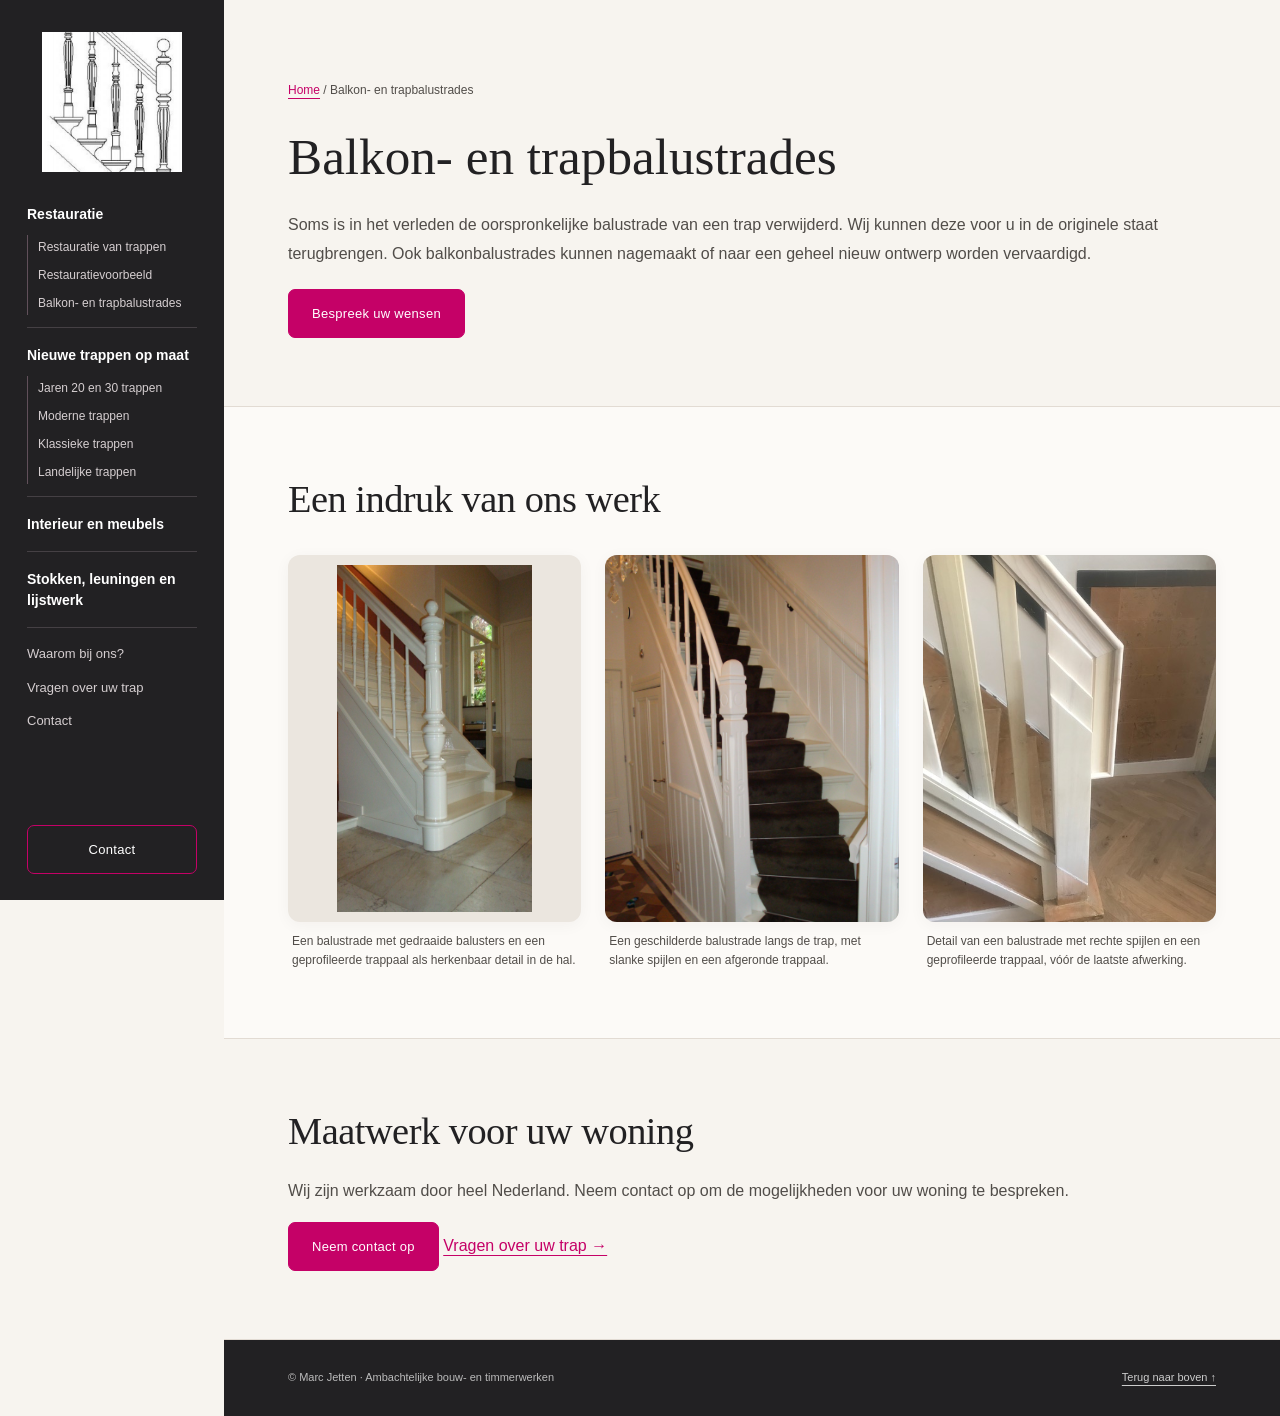
==== balustrades.html @ 0de1d832 "Add files via upload" ====
<!doctype html>
<html lang="nl"><head><meta charset="utf-8"><meta name="viewport" content="width=device-width,initial-scale=1">
<title>Balkon- en trapbalustrades op maat | Marc Jetten</title>
<meta name="description" content="Soms is in het verleden de oorspronkelijke balustrade van een trap verwijderd. Wij kunnen deze voor u in de originele staat terugbrengen. Ook balkonbalustrades kunnen nagemaakt of naar een geheel nieuw ontwerp worden vervaardigd.">
<meta name="robots" content="index,follow"><link rel="canonical" href="https://www.marcjetten.nl/balustrades.html"><meta name="theme-color" content="#141517">
<meta property="og:type" content="website"><meta property="og:locale" content="nl_NL"><meta property="og:title" content="Balkon- en trapbalustrades | Marc Jetten"><meta property="og:description" content="Soms is in het verleden de oorspronkelijke balustrade van een trap verwijderd. Wij kunnen deze voor u in de originele staat terugbrengen. Ook balkonbalustrades kunnen nagemaakt of naar een geheel nieuw ontwerp worden vervaardigd.">
<link rel="stylesheet" href="styles.css"><script defer src="site.js"></script><script type="application/ld+json">{"@context": "https://schema.org", "@graph": [{"@context": "https://schema.org", "@type": "LocalBusiness", "@id": "https://www.marcjetten.nl/#bedrijf", "name": "Marc Jetten Ambachtelijke Bouw- & Timmerwerken", "url": "https://www.marcjetten.nl/", "description": "Ambachtelijke houten trappen op maat, traprestauratie, balustrades en timmerwerk. Werkzaam door heel Nederland.", "telephone": "+31648790851", "email": "info@marcjetten.nl", "address": {"@type": "PostalAddress", "streetAddress": "Didamseweg 146", "postalCode": "6902 PE", "addressLocality": "Zevenaar", "addressCountry": "NL"}, "hasOfferCatalog": {"@type": "OfferCatalog", "name": "Trappen en timmerwerk", "itemListElement": [{"@type": "Offer", "itemOffered": {"@type": "Service", "name": "Restauratie van trappen", "description": "Wij restaureren houten trappen, leuningen, balustrades en andere historische houten bouwdelen. Oorspronkelijke houtsoorten en ambachtelijke details geven richting aan het herstel. Van een beschadigde trede tot ontbrekend draaiwerk: behoud van het bestaande is het uitgangspunt."}}, {"@type": "Offer", "itemOffered": {"@type": "Service", "name": "Balkon- en trapbalustrades", "description": "Soms is in het verleden de oorspronkelijke balustrade van een trap verwijderd. Wij kunnen deze voor u in de originele staat terugbrengen. Ook balkonbalustrades kunnen nagemaakt of naar een geheel nieuw ontwerp worden vervaardigd."}}, {"@type": "Offer", "itemOffered": {"@type": "Service", "name": "Jaren 20 en 30 trappen", "description": "Heeft u een huis uit de jaren 20 of 30 of wilt u die sfeer creëren? Deze trappen sluiten aan bij deze stijl. De trap kan naar uw wens van blank hout (bijvoorbeeld eiken of mahonie), volledig dekkend geschilderd of met een combinatie van witte en houten onderdelen worden uitgevoerd."}}, {"@type": "Offer", "itemOffered": {"@type": "Service", "name": "Moderne trappen", "description": "Voor een hedendaagse uitstraling worden de blank houten trappen gecombineerd met staal, rvs of glas. Profileringen zijn tot het uiterst noodzakelijke beperkt, zodat het hout goed tot zijn recht komt. Ook kan de draagconstructie van de treden tot een minimum beperkt worden of zelfs helemaal weggewerkt zijn in de muur."}}, {"@type": "Offer", "itemOffered": {"@type": "Service", "name": "Klassieke trappen", "description": "Houdt u van een klassieke en tijdloze stijl met draai- en eventueel snijwerk? De trap kan ook uitgevoerd worden met balustrades van siersmeedwerk en/of gebogen bomen."}}, {"@type": "Offer", "itemOffered": {"@type": "Service", "name": "Landelijke trappen", "description": "Een landelijke trap ademt sfeer en gezelligheid uit. Deze rustieke trappen zijn in hun eenvoud een aanwinst voor uw huis. De landelijke trap wordt voornamelijk in eiken uitgevoerd."}}, {"@type": "Offer", "itemOffered": {"@type": "Service", "name": "Interieur en meubels", "description": "Van een tafel tot een kamer-en-suitekast of badkamermeubel: we maken houten meubels en betimmeringen op maat. Gebruik, beschikbare ruimte en de uitstraling van uw interieur bepalen het ontwerp, de materiaalkeuze en de afwerking."}}, {"@type": "Offer", "itemOffered": {"@type": "Service", "name": "Stokken, leuningen en lijstwerk", "description": "Wij vervaardigen geprofileerde betimmeringen en lijstwerk, nieuw of naar bestaand model. Ook voor leuningen in elk gewenst model en wrongstukken bent u bij ons aan het juiste adres. Verder zijn wij gespecialiseerd in het vervaardigen van ronde stokken en leuningen in elke gewenste houtsoort en diameter."}}]}, "areaServed": {"@type": "Country", "name": "Nederland"}}, {"@context": "https://schema.org", "@type": "Service", "name": "Balkon- en trapbalustrades", "description": "Soms is in het verleden de oorspronkelijke balustrade van een trap verwijderd. Wij kunnen deze voor u in de originele staat terugbrengen. Ook balkonbalustrades kunnen nagemaakt of naar een geheel nieuw ontwerp worden vervaardigd.", "url": "https://www.marcjetten.nl/balustrades.html", "areaServed": {"@type": "Country", "name": "Nederland"}, "provider": {"@id": "https://www.marcjetten.nl/#bedrijf"}}]}</script></head>
<body><a class="skip" href="#inhoud">Naar de inhoud</a>
<header class="sidebar"><a class="brand" href="index.html#home" aria-label="Marc Jetten — home"><img src="assets/trapillustratie.png" alt="Trapillustratie Marc Jetten" width="140" height="140"></a>
<button class="menu-toggle" type="button" aria-controls="navigatie" aria-expanded="false">Menu</button><nav id="navigatie" aria-label="Hoofdnavigatie"><div class="nav-group"><a class="nav-heading" href="index.html#restauratie">Restauratie</a><div class="nav-items"><a href="index.html#restauratie">Restauratie van trappen</a><a href="index.html#projecten">Restauratievoorbeeld</a><a href="index.html#balustrades">Balkon- en trapbalustrades</a></div></div><div class="nav-group"><a class="nav-heading" href="index.html#nieuwe-trappen">Nieuwe trappen op maat</a><div class="nav-items"><a href="index.html#jaren-20-en-30">Jaren 20 en 30 trappen</a><a href="index.html#moderne-trappen">Moderne trappen</a><a href="index.html#klassieke-trappen">Klassieke trappen</a><a href="index.html#landelijke-trappen">Landelijke trappen</a></div></div><div class="nav-group"><a class="nav-heading" href="index.html#interieur-en-meubels">Interieur en meubels</a><div class="nav-items"></div></div><div class="nav-group"><a class="nav-heading" href="index.html#leuningen-en-lijstwerk">Stokken, leuningen en lijstwerk</a><div class="nav-items"></div></div><a href="index.html#waarom-bij-ons">Waarom bij ons?</a><a href="index.html#klantvragen">Vragen over uw trap</a><a href="index.html#contact">Contact</a></nav><a class="contact-button" href="index.html#contact">Contact</a></header>
<main id="inhoud"><section class="section service-heading" id="balustrades"><p><a href="index.html">Home</a> / Balkon- en trapbalustrades</p><h1>Balkon- en trapbalustrades</h1><p class="intro">Soms is in het verleden de oorspronkelijke balustrade van een trap verwijderd. Wij kunnen deze voor u in de originele staat terugbrengen. Ook balkonbalustrades kunnen nagemaakt of naar een geheel nieuw ontwerp worden vervaardigd.</p><a class="button" href="index.html#contact">Bespreek uw wensen</a></section><section class="section"><h2>Een indruk van ons werk</h2><div class="gallery"><figure class="photo photo--contain"><a href="fotos/Balkon%20en%20traphekken/beginfoto.JPG" target="_blank" rel="noopener" aria-label="Balkon- en trapbalustrades — maatwerk van Marc Jetten — vergroot foto"><img src="fotos/Balkon%20en%20traphekken/beginfoto.JPG" alt="Balkon- en trapbalustrades — maatwerk van Marc Jetten" style="object-position:50% 50%" loading="lazy" decoding="async" width="480" height="600"></a><figcaption>Een balustrade met gedraaide balusters en een geprofileerde trappaal als herkenbaar detail in de hal.</figcaption></figure><figure class="photo photo--cover"><a href="fotos/Balkon%20en%20traphekken/DSC02179.JPG" target="_blank" rel="noopener" aria-label="Balkon- en trapbalustrades — maatwerk van Marc Jetten — vergroot foto"><img src="fotos/Balkon%20en%20traphekken/DSC02179.JPG" alt="Balkon- en trapbalustrades — maatwerk van Marc Jetten" style="object-position:50% 50%" loading="lazy" decoding="async" width="480" height="600"></a><figcaption>Een geschilderde balustrade langs de trap, met slanke spijlen en een afgeronde trappaal.</figcaption></figure><figure class="photo photo--cover"><a href="fotos/Balkon%20en%20traphekken/IMG_3470.jpg" target="_blank" rel="noopener" aria-label="Balkon- en trapbalustrades — maatwerk van Marc Jetten — vergroot foto"><img src="fotos/Balkon%20en%20traphekken/IMG_3470.jpg" alt="Balkon- en trapbalustrades — maatwerk van Marc Jetten" style="object-position:50% 50%" loading="lazy" decoding="async" width="480" height="600"></a><figcaption>Detail van een balustrade met rechte spijlen en een geprofileerde trappaal, vóór de laatste afwerking.</figcaption></figure></div></section><section class="section"><h2>Maatwerk voor uw woning</h2><p>Wij zijn werkzaam door heel Nederland. Neem contact op om de mogelijkheden voor uw woning te bespreken.</p><a class="button" href="index.html#contact">Neem contact op</a> <a href="index.html#klantvragen">Vragen over uw trap →</a></section></main>
<footer><span>© Marc Jetten · Ambachtelijke bouw- en timmerwerken</span><a href="index.html#home">Terug naar boven ↑</a></footer>
<dialog id="foto-viewer" aria-label="Fotovergrootglas"><button class="close" type="button" aria-label="Sluit foto">Sluiten ×</button><div class="viewer"><button class="previous" type="button" aria-label="Vorige foto">←</button><img alt=""><button class="next" type="button" aria-label="Volgende foto">→</button></div><p class="caption" aria-live="polite"></p></dialog></body></html>
---- styles.css ----
:root{--ink:#222123;--paper:#f7f4ef;--accent:#c50167;--text:#514d49;--line:#e2dbd3;--sidebar:224px;--gutter:clamp(28px,5vw,78px);--serif:Georgia,'Times New Roman',serif}*{box-sizing:border-box}html{scroll-behavior:smooth;scroll-padding-top:24px}body{margin:0;background:var(--paper);color:var(--text);font:16px/1.8 Arial,Helvetica,sans-serif}a{color:var(--accent);text-underline-offset:4px}button{font:inherit}a:focus-visible,button:focus-visible{outline:3px solid #dc75ac;outline-offset:5px}.skip{position:fixed;top:-100px;left:16px;z-index:10;background:white;padding:12px}.skip:focus{top:16px}.sidebar{position:fixed;inset:0 auto 0 0;width:var(--sidebar);background:var(--ink);padding:32px 27px 26px;display:flex;flex-direction:column;z-index:5;overflow:auto}.brand img{width:140px;height:140px;object-fit:contain;background:white;display:block;margin:auto}.sidebar nav{margin:28px 0;display:grid;gap:8px}.sidebar nav a{color:#d5ced0;text-decoration:none;font-size:13px;line-height:1.5;padding:3px 0}.sidebar nav .nav-heading{color:#fff;font-weight:600;font-size:14px;display:block;padding:4px 0}.nav-group{padding-bottom:12px;border-bottom:1px solid #454044;margin-bottom:5px}.nav-items{display:grid;gap:4px;margin-top:6px;padding-left:10px;border-left:1px solid #61505a}.nav-items:empty{display:none}.sidebar nav .nav-items a{font-size:12px}.chapter-heading{background:#efe8e1!important;border-radius:0 44px 0 0}.chapter-heading .intro{margin-bottom:0}.sidebar nav a:hover{color:white}.button,.contact-button{display:inline-block;text-align:center;text-decoration:none;background:var(--accent);color:white;padding:12px 23px;border:1px solid var(--accent);border-radius:7px;font-size:13px;letter-spacing:.3px}.button:hover{background:#a50056}.sidebar .contact-button{margin-top:auto;background:transparent;border-color:#c50167}.menu-toggle{display:none}main,footer{margin-left:var(--sidebar)}.hero{position:relative;isolation:isolate;min-height:530px;overflow:hidden;background:#ece5dc;color:var(--ink)}.hero>img{position:absolute;inset:0;width:100%;height:100%;object-fit:cover;object-position:center 52%;z-index:-2}.hero:after{content:'';position:absolute;inset:0;background:linear-gradient(90deg,rgba(247,244,239,.95) 0%,rgba(247,244,239,.86) 33%,rgba(247,244,239,.24) 78%);z-index:-1}.hero-copy{padding:100px var(--gutter) 95px;width:100%}.eyebrow{font-size:10px;letter-spacing:1.6px;margin:0 0 20px;color:var(--accent);text-transform:uppercase;font-weight:600}.hero h1{font:400 clamp(48px,5vw,76px)/1.1 var(--serif);letter-spacing:-1.5px;margin:0 0 24px}.subtitle{font-size:clamp(19px,1.8vw,25px);line-height:1.6;margin:0 0 32px}.hero-actions{display:flex;align-items:center;flex-wrap:wrap;gap:18px 24px}.text-link{font-size:14px;text-decoration:none}.section{padding:68px var(--gutter);border-bottom:1px solid var(--line)}.section:nth-of-type(even){background:#fcfaf7}.section h2{font:400 clamp(30px,3vw,43px)/1.25 var(--serif);color:var(--ink);letter-spacing:-.5px;margin:0 0 22px}.intro,.introduction p:not(.eyebrow),.about-copy,.faq-list,.project>p{max-width:none;width:100%}.intro{margin:0 0 20px}.introduction{padding-top:54px;padding-bottom:54px}.introduction p:not(.eyebrow){margin:0}.restoration-section{background:#efe8e1!important;border-radius:0 44px 0 0}.restoration-section h2{font-size:clamp(32px,3.1vw,46px)}.gallery{display:grid;grid-template-columns:repeat(3,minmax(0,1fr));gap:24px;align-items:start;margin-top:32px;width:100%}.photo{margin:0;min-width:0}.photo a{display:flex;align-items:center;justify-content:center;min-height:310px;padding:10px;overflow:hidden;background:#fffcf8;border-radius:12px;box-shadow:0 3px 16px rgba(42,32,25,.045)}.photo img{display:block;width:auto;height:auto;max-width:100%;max-height:300px;object-fit:contain;border-radius:6px}.photo figcaption{font-size:12px;line-height:1.6;margin:10px 4px 0}.project-section{background:#f5eeea!important}.project{padding:30px 32px;background:rgba(255,255,255,.65);border:1px solid #e6d9d8;border-radius:22px}.project h3{font:400 clamp(25px,2.4vw,34px)/1.3 var(--serif);color:var(--ink);margin:0 0 16px}.project-note{font-size:13px;color:#716764;margin:0 0 28px}.project-step{margin-top:22px}.project-step h4{font-size:15px;font-weight:600;color:var(--accent);margin:0 0 6px}.project-step p{margin:0}.project .gallery{grid-template-columns:repeat(2,minmax(0,1fr))}.project .photo a{min-height:330px}.project .photo img{max-height:320px}.about-copy p{margin-bottom:26px}.faq-item{padding:26px 0;border-top:1px solid var(--line)}.faq-item:last-child{border-bottom:1px solid var(--line)}.faq-item h3{font:400 24px/1.4 var(--serif);color:var(--ink);margin:0 0 10px}.faq-item p{margin:0}.contact-layout{display:grid;grid-template-columns:1.2fr 1fr;gap:52px;margin-top:30px}.contact-links{display:grid;align-content:start}.contact-links a{padding:16px 0;border-bottom:1px solid var(--line);text-decoration:none;font-size:17px}.contact-links a:first-child{border-top:1px solid var(--line)}address{font-style:normal}address strong{color:var(--ink)}.company-details,.social{font-size:12px}.social a{margin-right:15px}footer{padding:28px var(--gutter);background:var(--ink);color:#bbb;font-size:11px;display:flex;justify-content:space-between;gap:20px}footer a{color:#ccc}.service-heading h1{font:400 clamp(36px,4vw,56px)/1.2 var(--serif);color:var(--ink);margin:24px 0}.service-heading>p:first-child{font-size:12px}dialog{border:0;border-radius:12px;background:var(--ink);color:white;width:min(1100px,94vw);max-height:94vh;padding:20px}dialog::backdrop{background:rgba(0,0,0,.85)}dialog .viewer{display:grid;grid-template-columns:44px 1fr 44px;align-items:center;gap:10px}dialog img{display:block;max-width:100%;max-height:76vh;object-fit:contain;margin:auto}dialog button{border:1px solid #555;background:transparent;color:white;cursor:pointer;min-width:44px;min-height:44px}dialog .close{display:block;margin:0 0 14px auto}dialog .caption{text-align:center;font-size:14px;min-height:24px;margin-bottom:0}body.viewer-open{overflow:hidden}
@media(max-width:1150px){:root{--sidebar:200px;--gutter:36px}.sidebar{padding:28px 22px}.brand img{width:125px;height:125px}.gallery{grid-template-columns:repeat(2,minmax(0,1fr));gap:20px}.hero-copy{padding-top:85px;padding-bottom:85px}.hero{min-height:480px}.section{padding-top:55px;padding-bottom:55px}}
@media(max-width:760px){:root{--gutter:24px}html{scroll-padding-top:94px}.sidebar{inset:0 0 auto;width:100%;height:78px;padding:10px 20px;flex-direction:row;align-items:center;justify-content:space-between;overflow:visible}.brand img{width:58px;height:58px}.menu-toggle{display:block;background:transparent;color:white;border:1px solid #696367;border-radius:6px;padding:8px 14px}.sidebar nav{display:none;position:absolute;top:78px;left:0;right:0;background:var(--ink);margin:0;padding:20px 24px;max-height:calc(100dvh - 78px);overflow:auto}.sidebar.menu-open nav{display:grid;gap:12px}.sidebar .contact-button{display:none}main{margin:78px 0 0}footer{margin:0;display:block}.hero{min-height:460px}.hero-copy{padding:65px var(--gutter)}.hero:after{background:linear-gradient(90deg,rgba(247,244,239,.94),rgba(247,244,239,.65))}.hero h1{font-size:52px}.subtitle{font-size:20px}.hero-actions{align-items:flex-start;flex-direction:column;gap:16px}.section{padding:42px var(--gutter)}.section h2{font-size:32px}.gallery{grid-template-columns:repeat(2,minmax(0,1fr));gap:14px}.photo a{min-height:240px;padding:7px}.photo img{max-height:230px}.restoration-section{border-radius:0 26px 0 0}.project{padding:24px 20px}.project .gallery{grid-template-columns:1fr}.project .photo a{min-height:280px}.project .photo img{max-height:280px}.contact-layout{grid-template-columns:1fr;gap:28px}.faq-item h3{font-size:22px}dialog{padding:12px}dialog .viewer{grid-template-columns:36px 1fr 36px;gap:4px}dialog button{min-width:36px}}
@media(max-width:480px){.gallery{grid-template-columns:1fr}.photo a{min-height:280px}.photo img{max-height:290px}}
@media(prefers-reduced-motion:reduce){html{scroll-behavior:auto}}

/* Geselecteerde galerijen: vaste 4:5-kaders; originele bestanden blijven intact. */
.gallery{align-items:start}.photo a,.project .photo a{aspect-ratio:4/5;min-height:0;height:auto;padding:0;background:#ebe6df}
.photo img,.project .photo img{width:100%;height:100%;max-width:none;max-height:none;aspect-ratio:4/5;object-fit:contain;border-radius:0}
.photo--cover img{object-fit:cover}.photo--contain a{padding:10px}.photo--contain img{aspect-ratio:auto}
@media(max-width:480px){.gallery{grid-template-columns:repeat(2,minmax(0,1fr));gap:12px}.photo--contain a{padding:6px}.project .gallery{grid-template-columns:1fr}}

/* Persoonlijk beeld bij het vakmanschap, rustig naast de tekst. */
.about-layout{display:grid;grid-template-columns:minmax(0,1.2fr) minmax(0,.8fr);gap:clamp(28px,4vw,56px);align-items:center}
.about-copy h3{font:400 28px/1.3 var(--serif);color:var(--ink);margin:0 0 20px}
.craftsman-gallery{grid-template-columns:1fr;margin:0;max-width:360px;justify-self:end}
.craftsman-gallery .photo a{border-radius:18px}.craftsman-gallery figcaption{font-size:12px;line-height:1.6;color:#716764;margin-top:12px}
@media(max-width:1050px){.about-layout{grid-template-columns:1fr}.craftsman-gallery{max-width:400px;justify-self:start}}
@media(max-width:480px){.gallery.craftsman-gallery{grid-template-columns:1fr;width:100%}}


/* Rustig woordmerk uit de oorspronkelijke logoletters. */
.visually-hidden{position:absolute;width:1px;height:1px;padding:0;margin:-1px;overflow:hidden;clip-path:inset(50%);white-space:nowrap;border:0}
.hero .hero-brand{width:min(650px,100%);margin:0 0 30px;padding:0;background:none;line-height:0}
.hero-brand svg{display:block;width:100%;height:auto;overflow:hidden}
.hero-copy{padding-top:100px;padding-bottom:95px}
.brand img{width:140px;height:140px;object-fit:contain;padding:0;border-radius:0}
.contact-logo{max-width:360px;padding:12px;background:#fff;border-radius:8px;margin:0 0 24px}
.contact-logo img{display:block;width:100%;height:auto}
.about-layout{align-items:start;grid-template-columns:minmax(0,1.4fr) minmax(0,.6fr)}
.about-details{display:grid;grid-template-columns:repeat(2,minmax(0,1fr));gap:32px 42px;margin-top:40px}
.about-details h3{font:400 26px/1.3 var(--serif);color:var(--ink);margin:0 0 14px}.about-details p{margin:0}
@media(max-width:1050px){.about-layout{grid-template-columns:1fr}}
@media(max-width:760px){.brand img{width:58px;height:58px}.hero .hero-brand{margin-bottom:26px}.hero-copy{padding:65px var(--gutter)}.about-details{grid-template-columns:1fr;gap:28px}.contact-logo{max-width:320px}}

/* Roze typografie bij het oorspronkelijke woordmerk. */
.hero .eyebrow,.hero .subtitle{font-family:Arial,Helvetica,sans-serif;font-weight:600;text-transform:uppercase;letter-spacing:1.6px}.hero .subtitle{color:var(--accent);font-size:clamp(15px,1.5vw,19px);line-height:1.8;margin-bottom:0}.faq-item p+p{margin-top:16px}
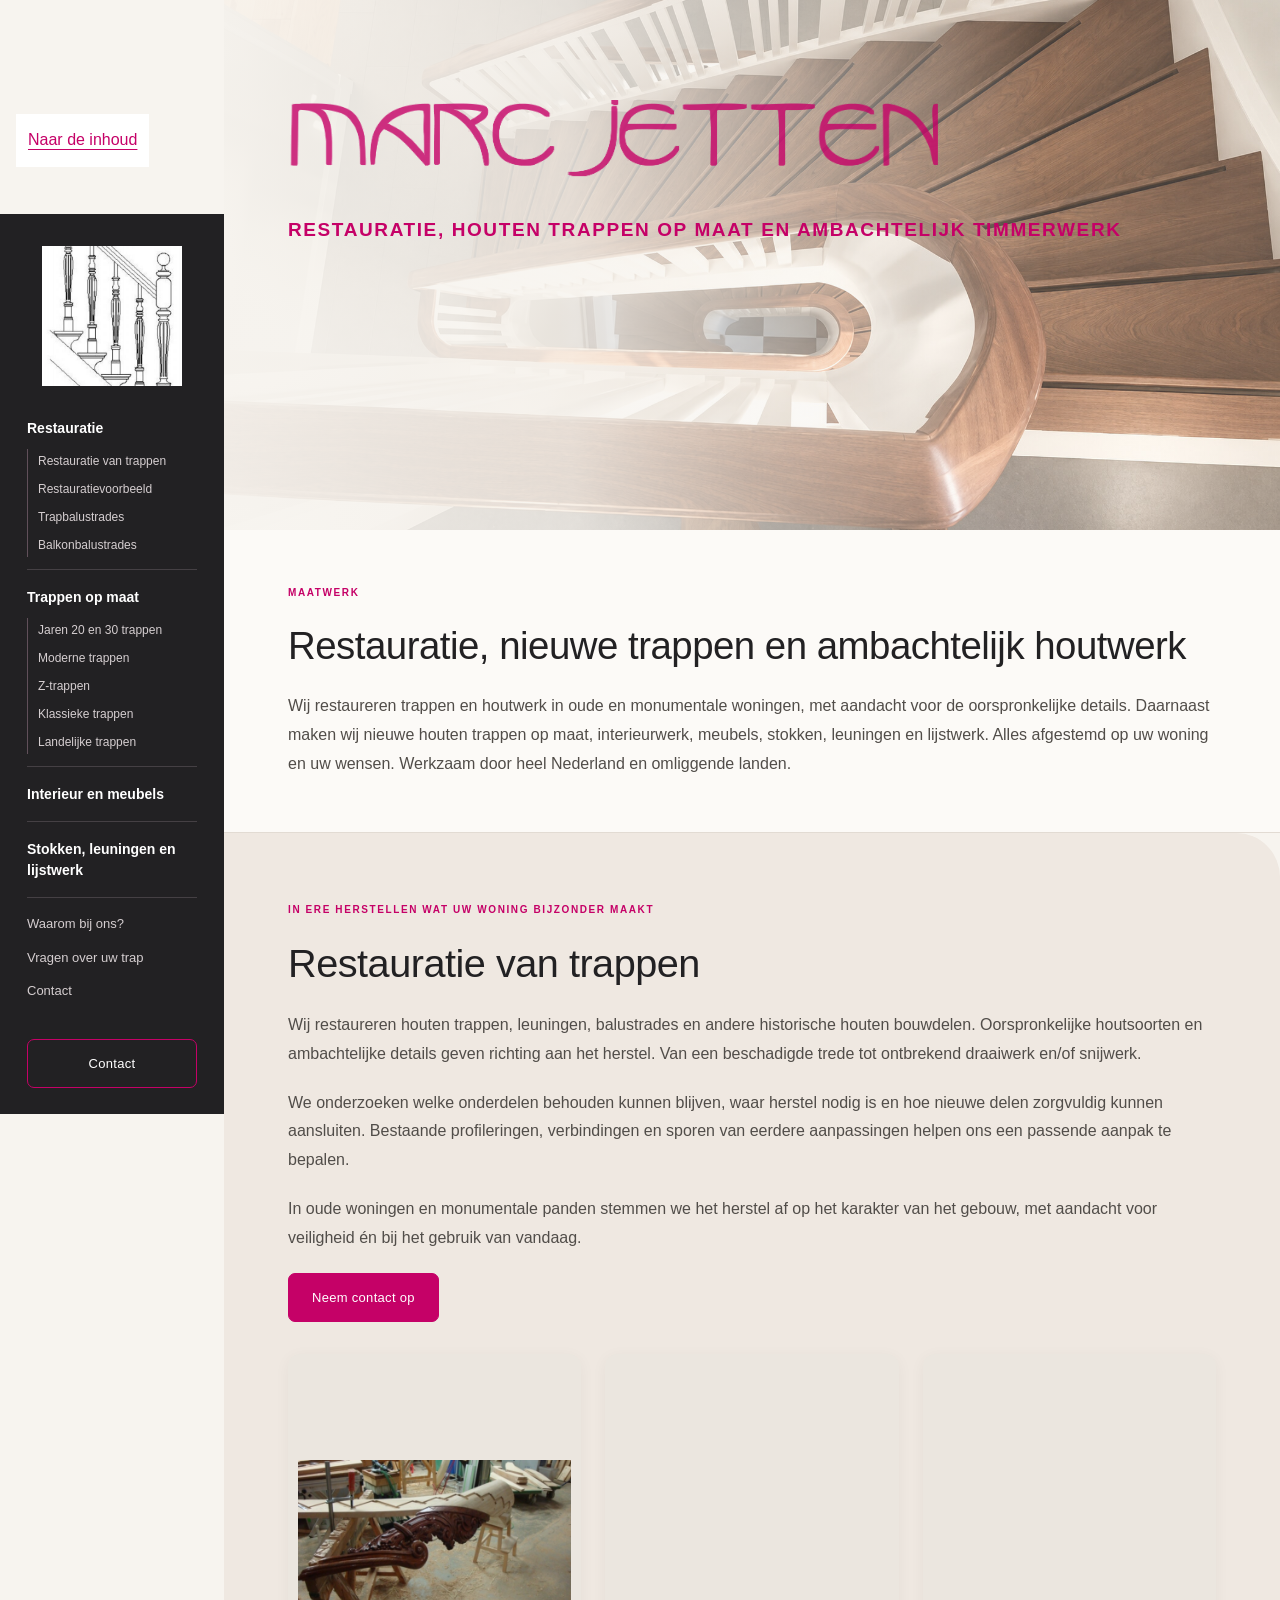
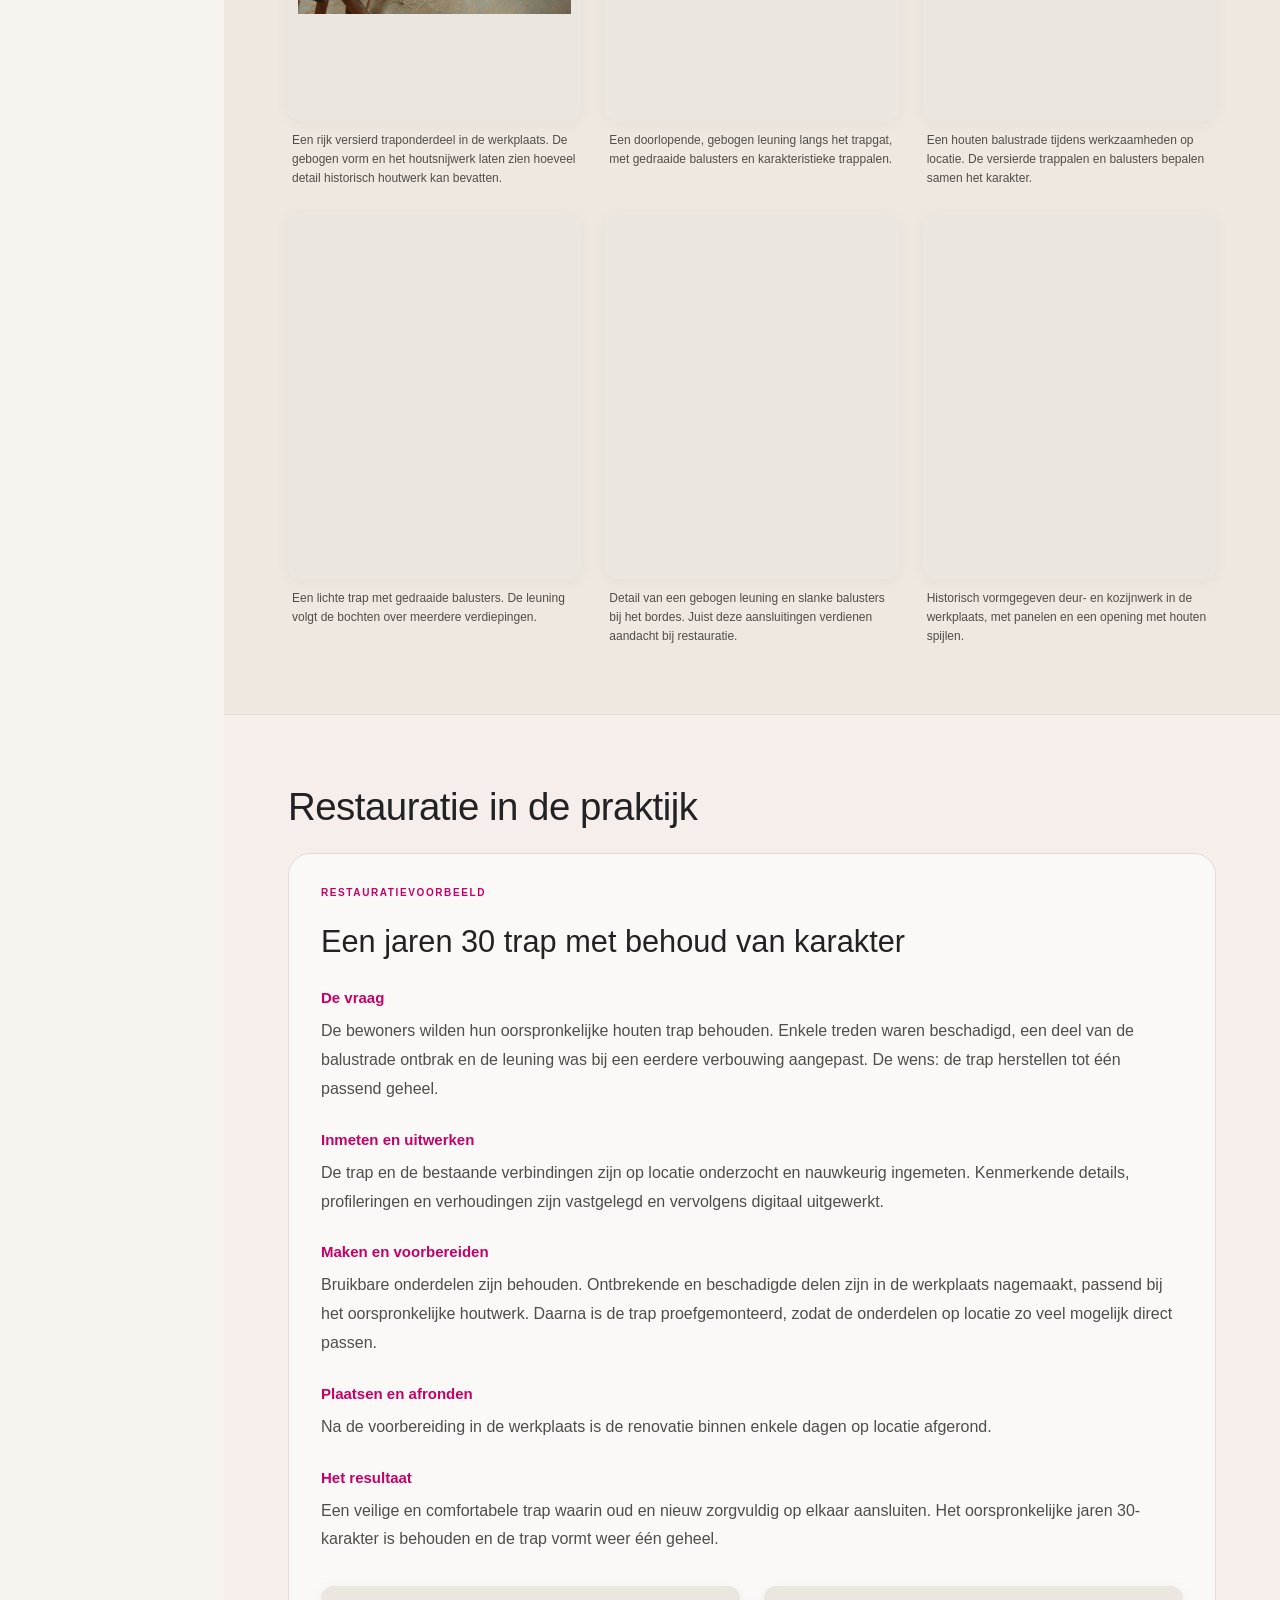
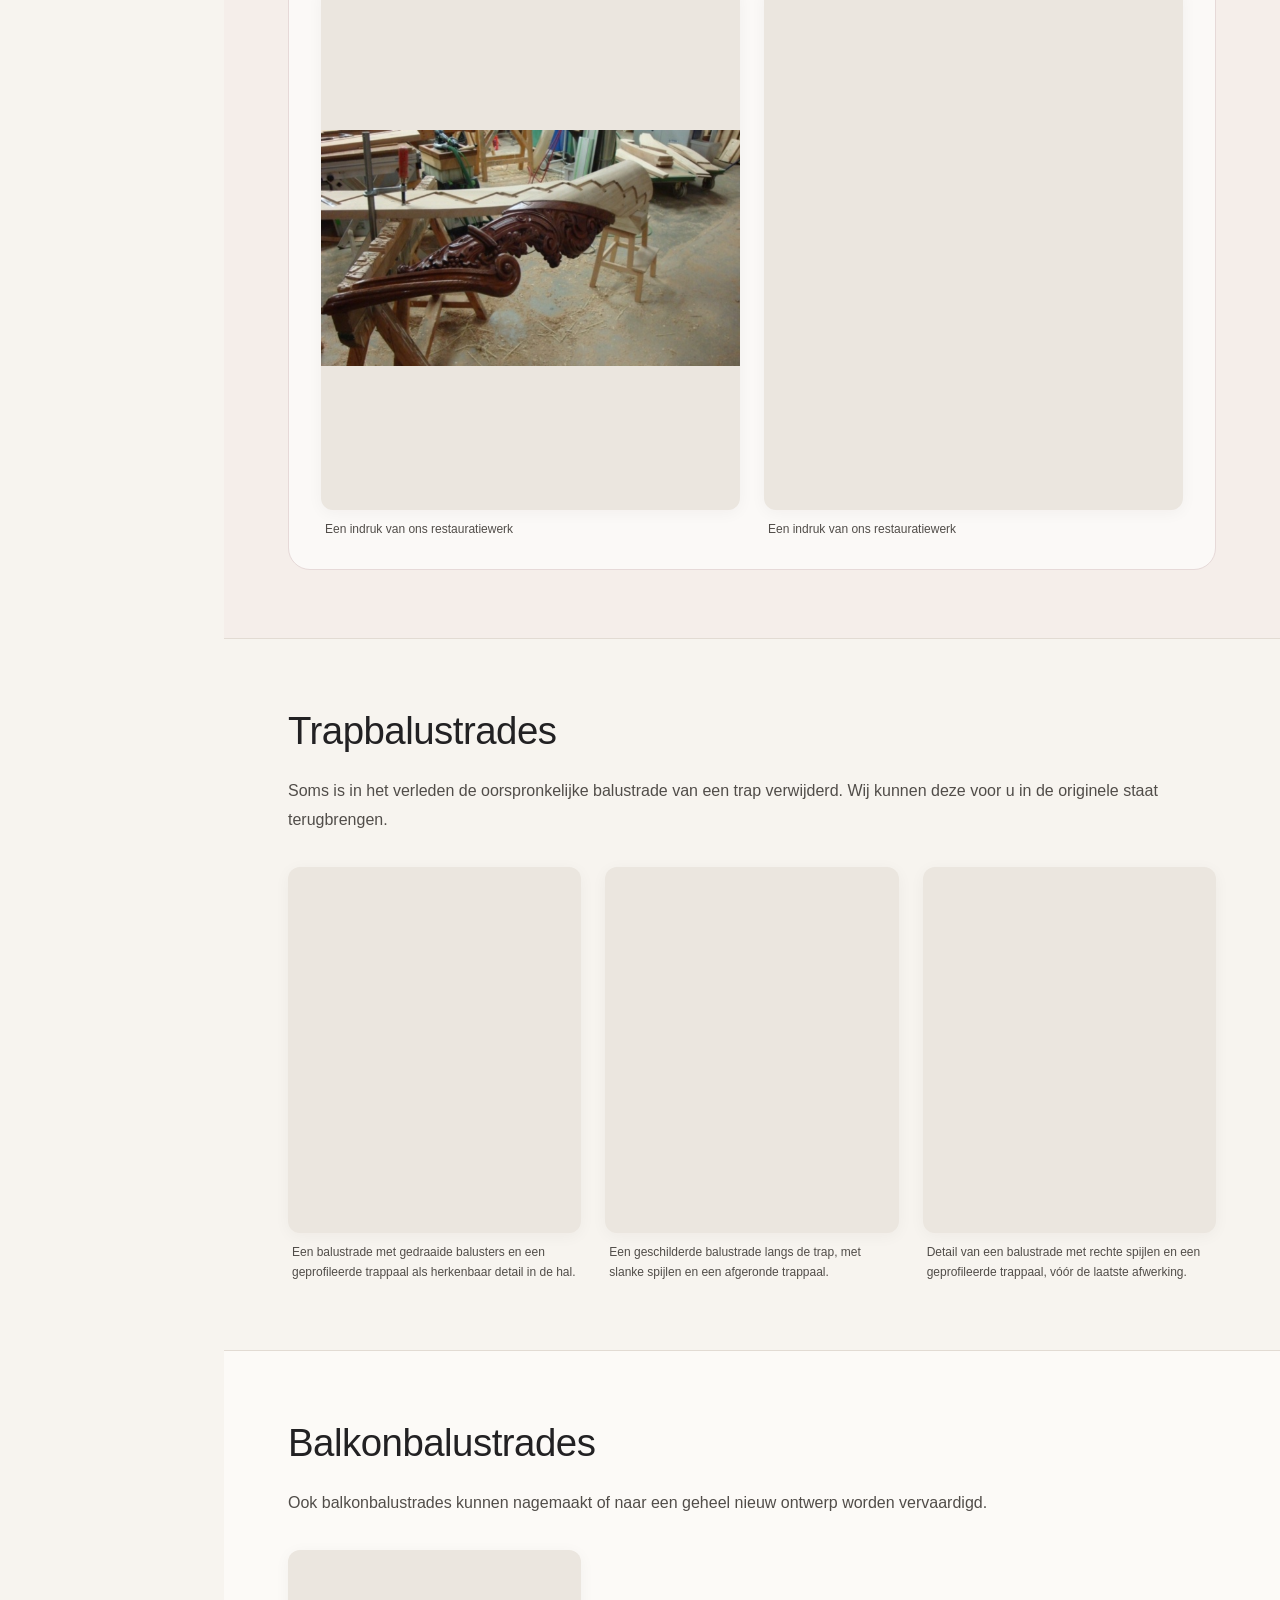
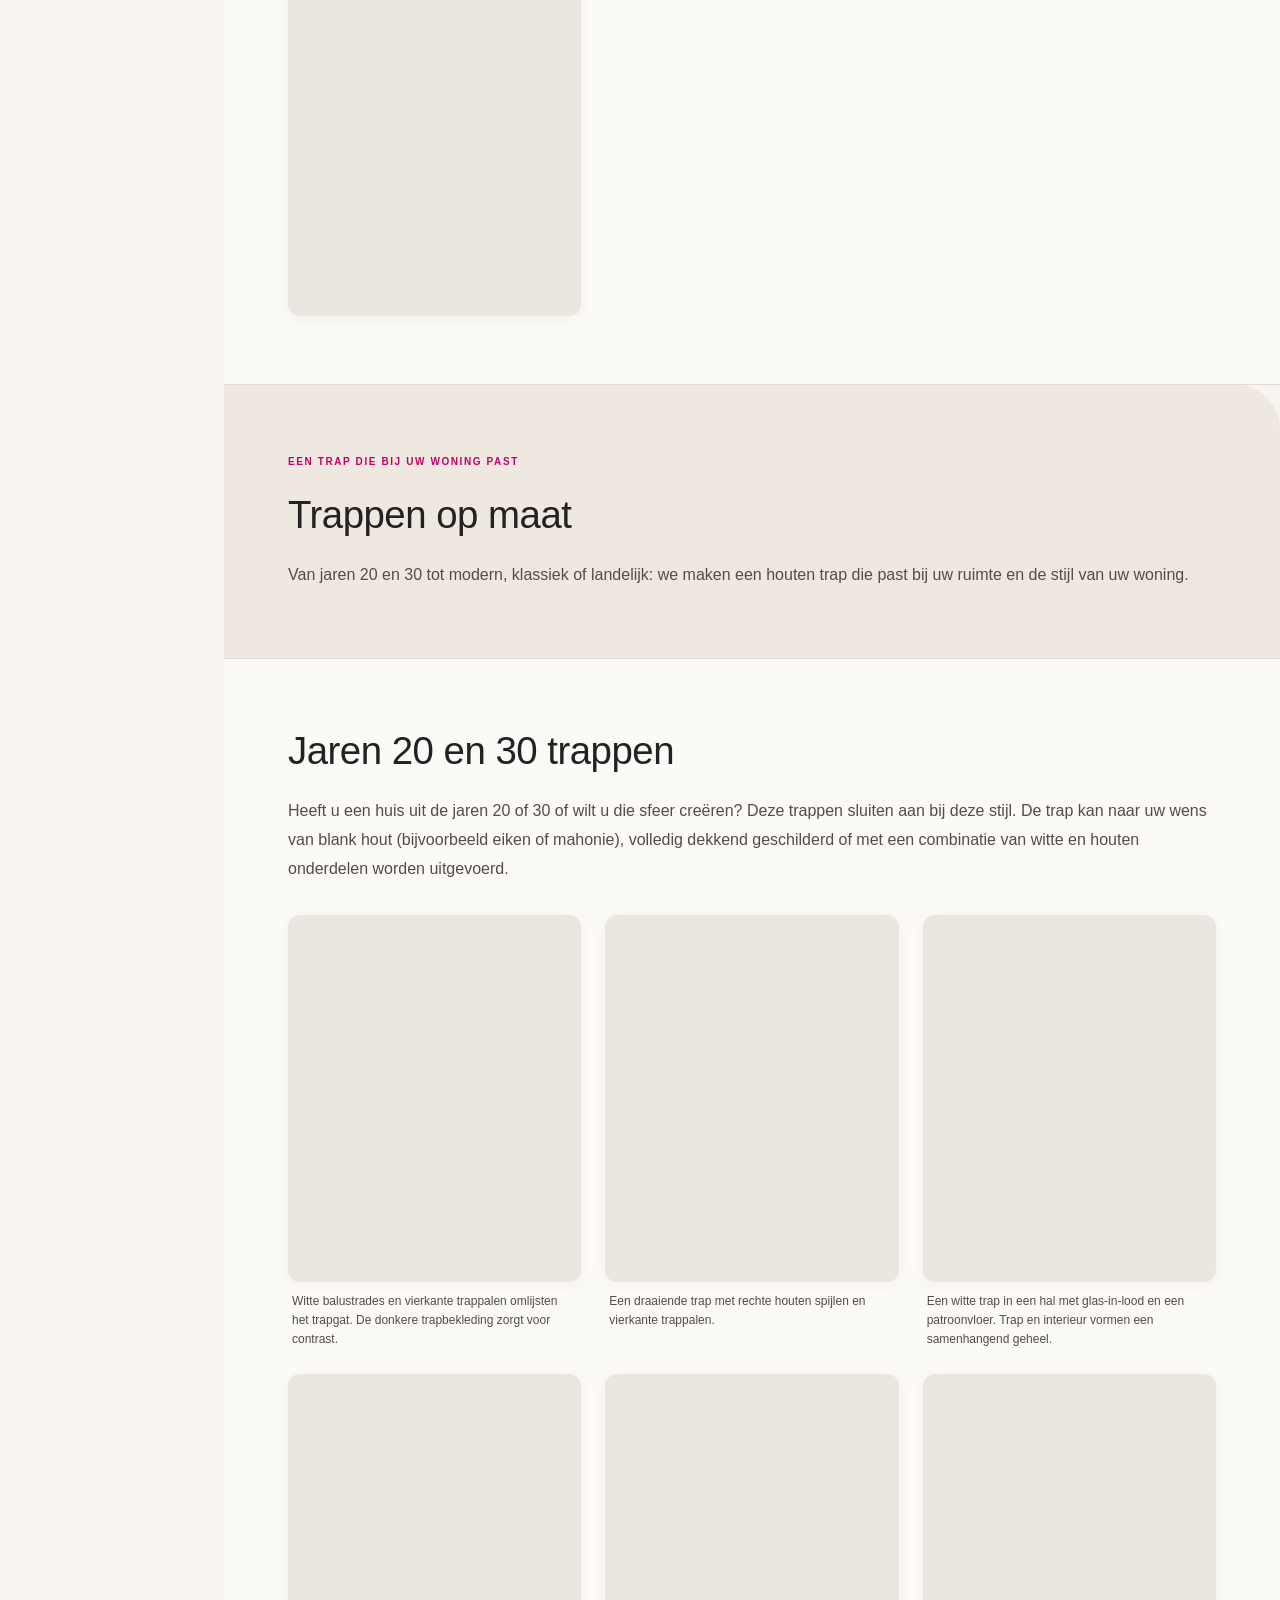
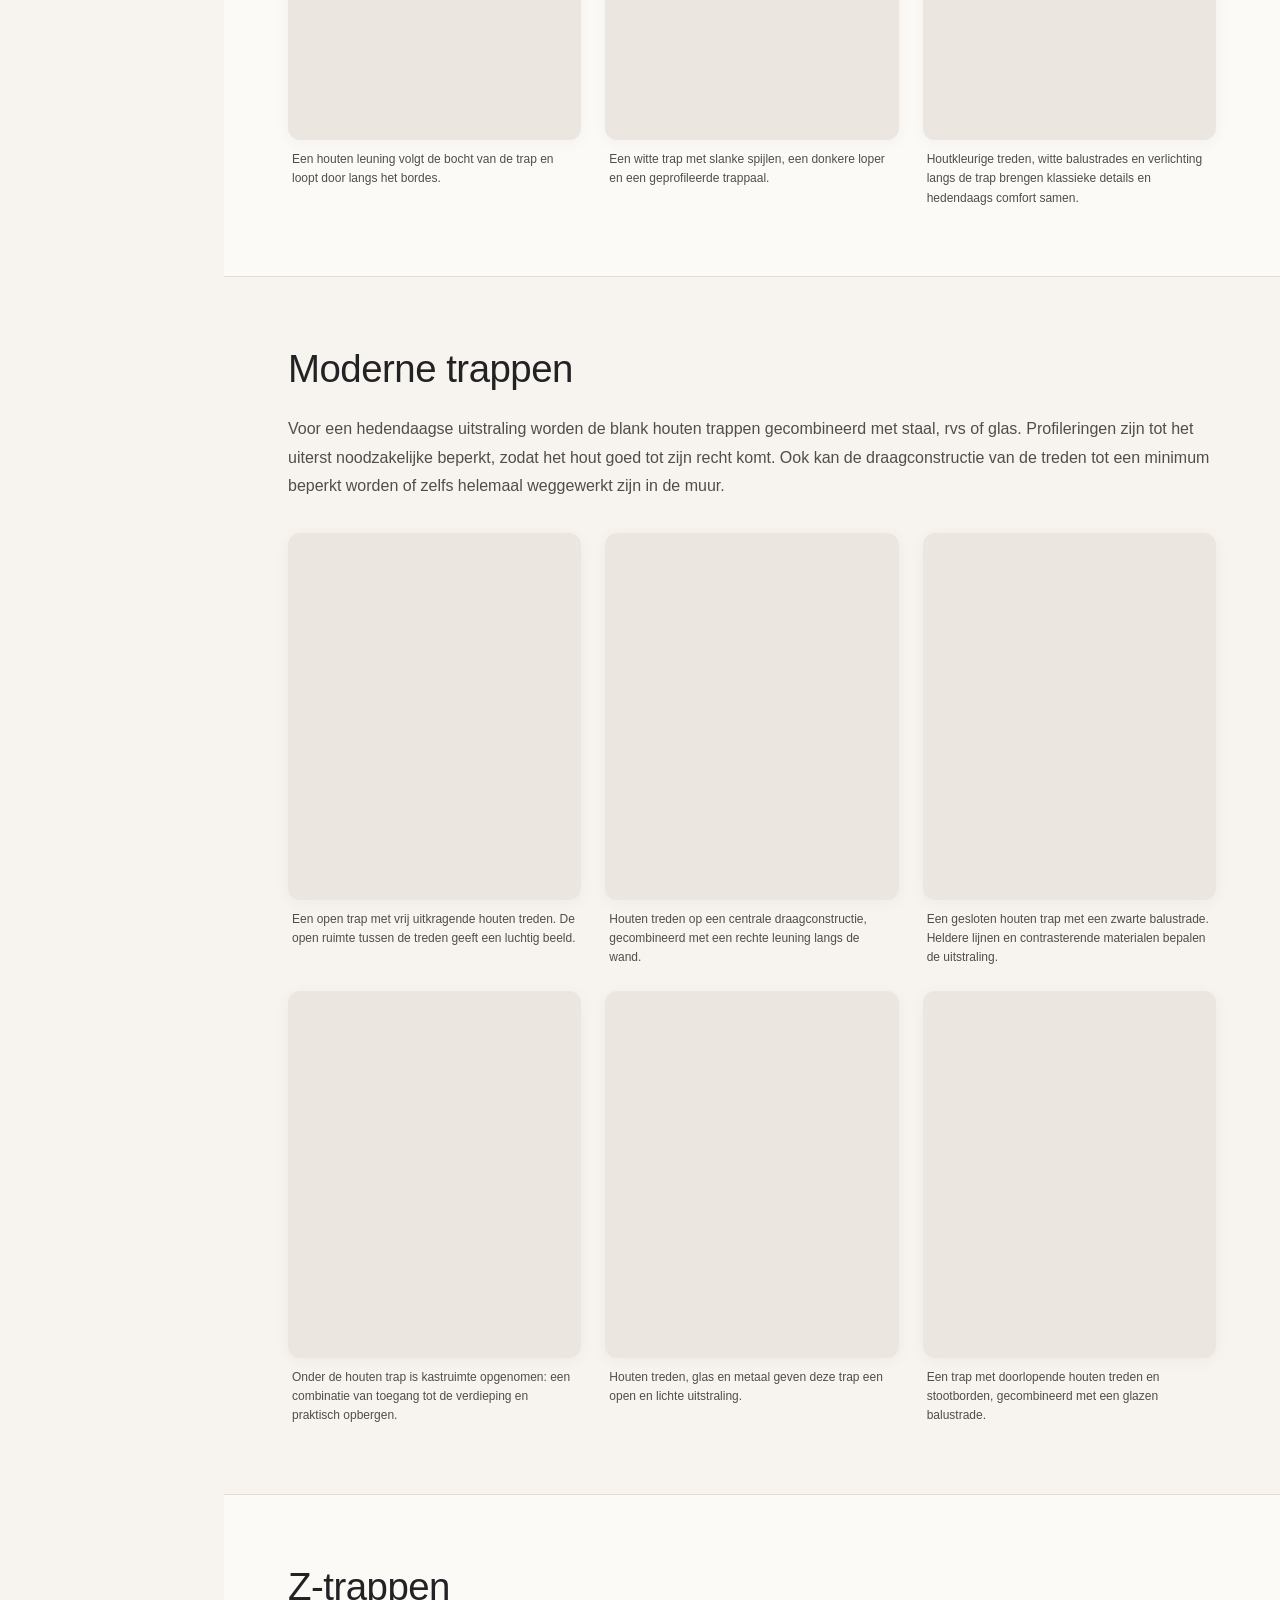
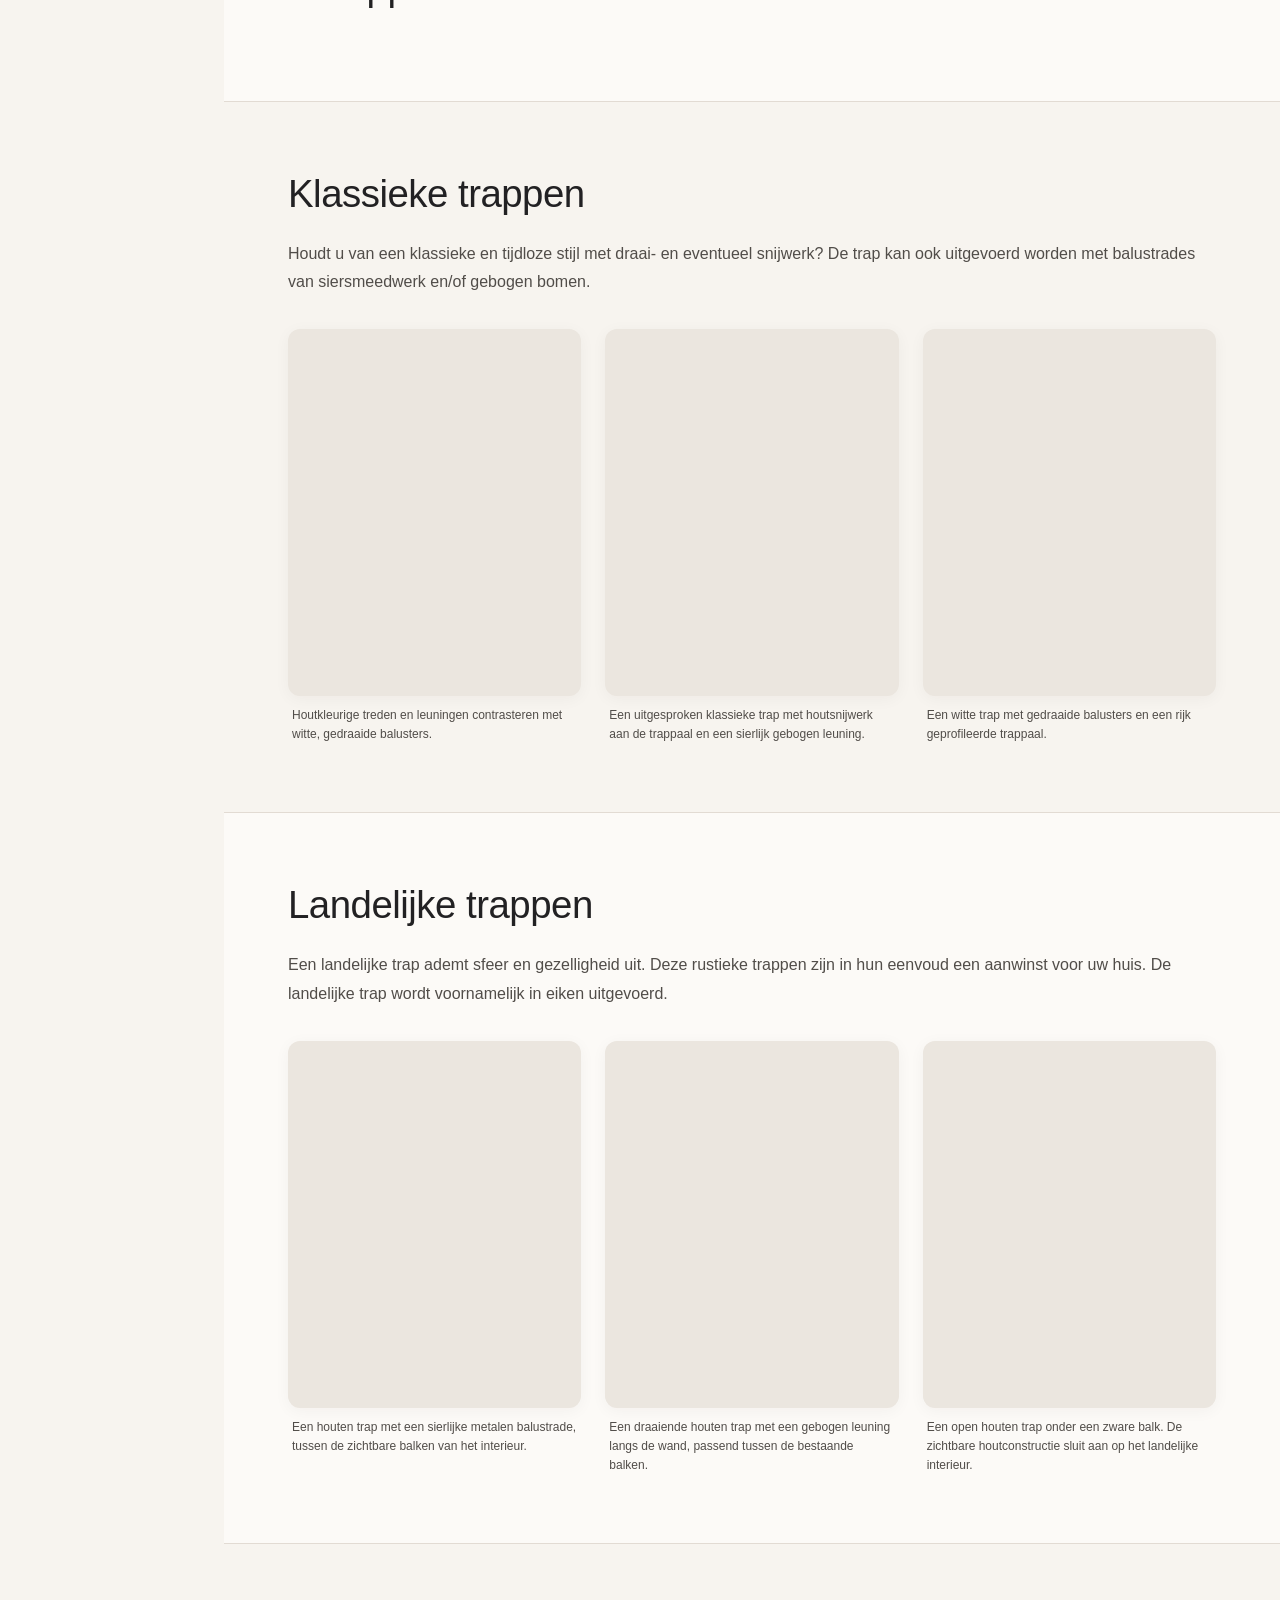
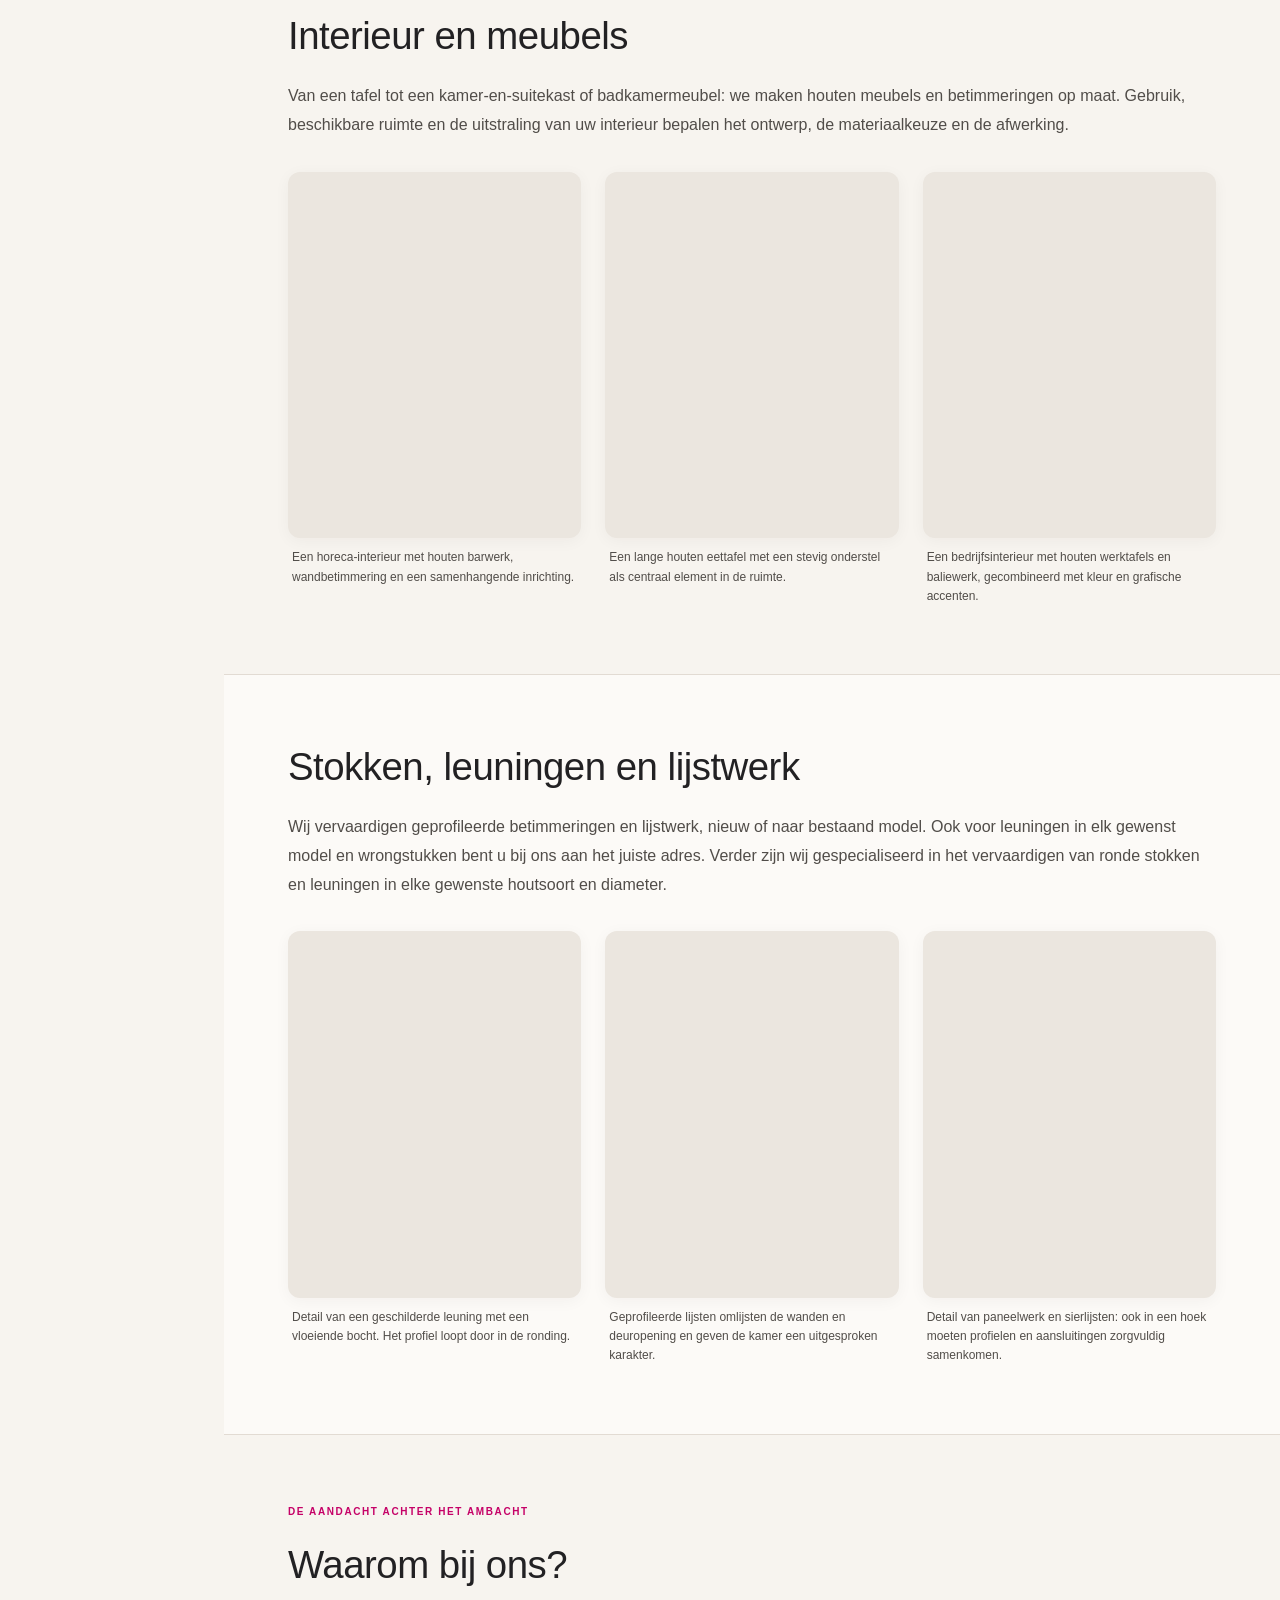
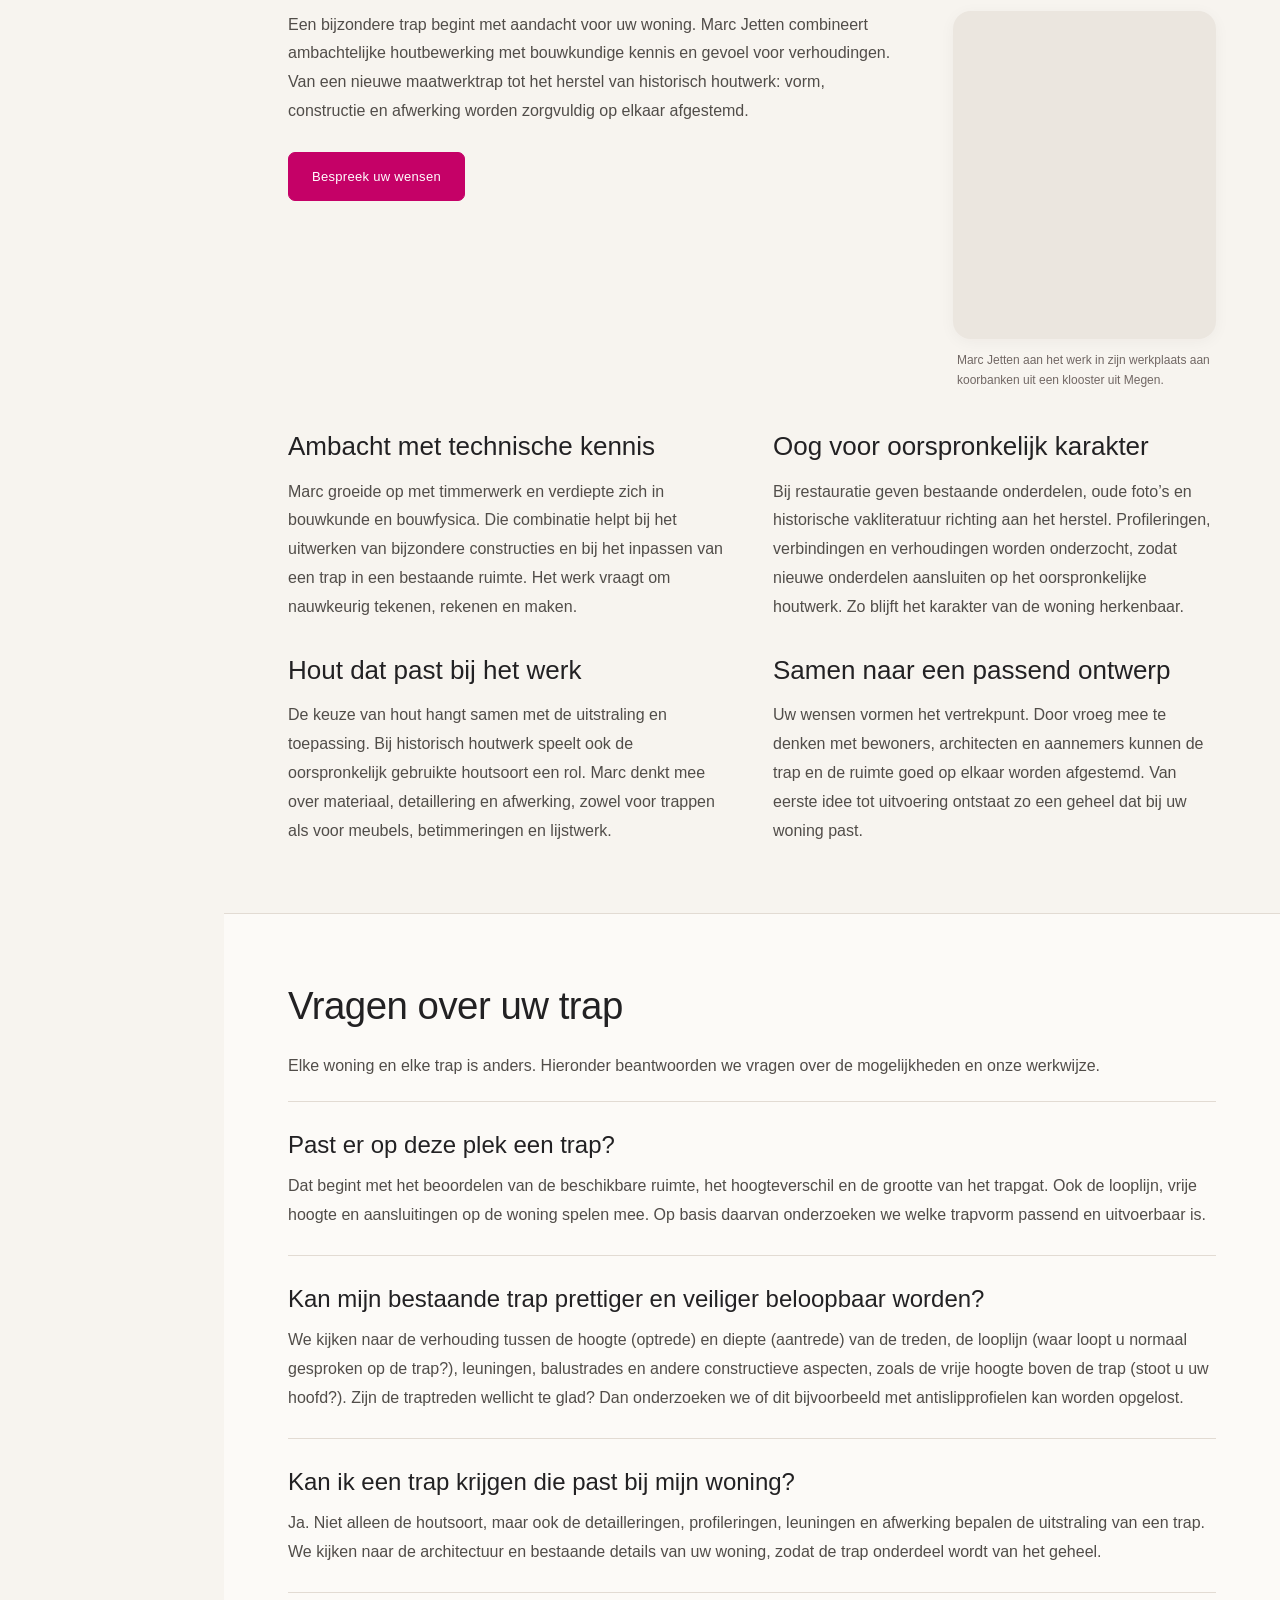
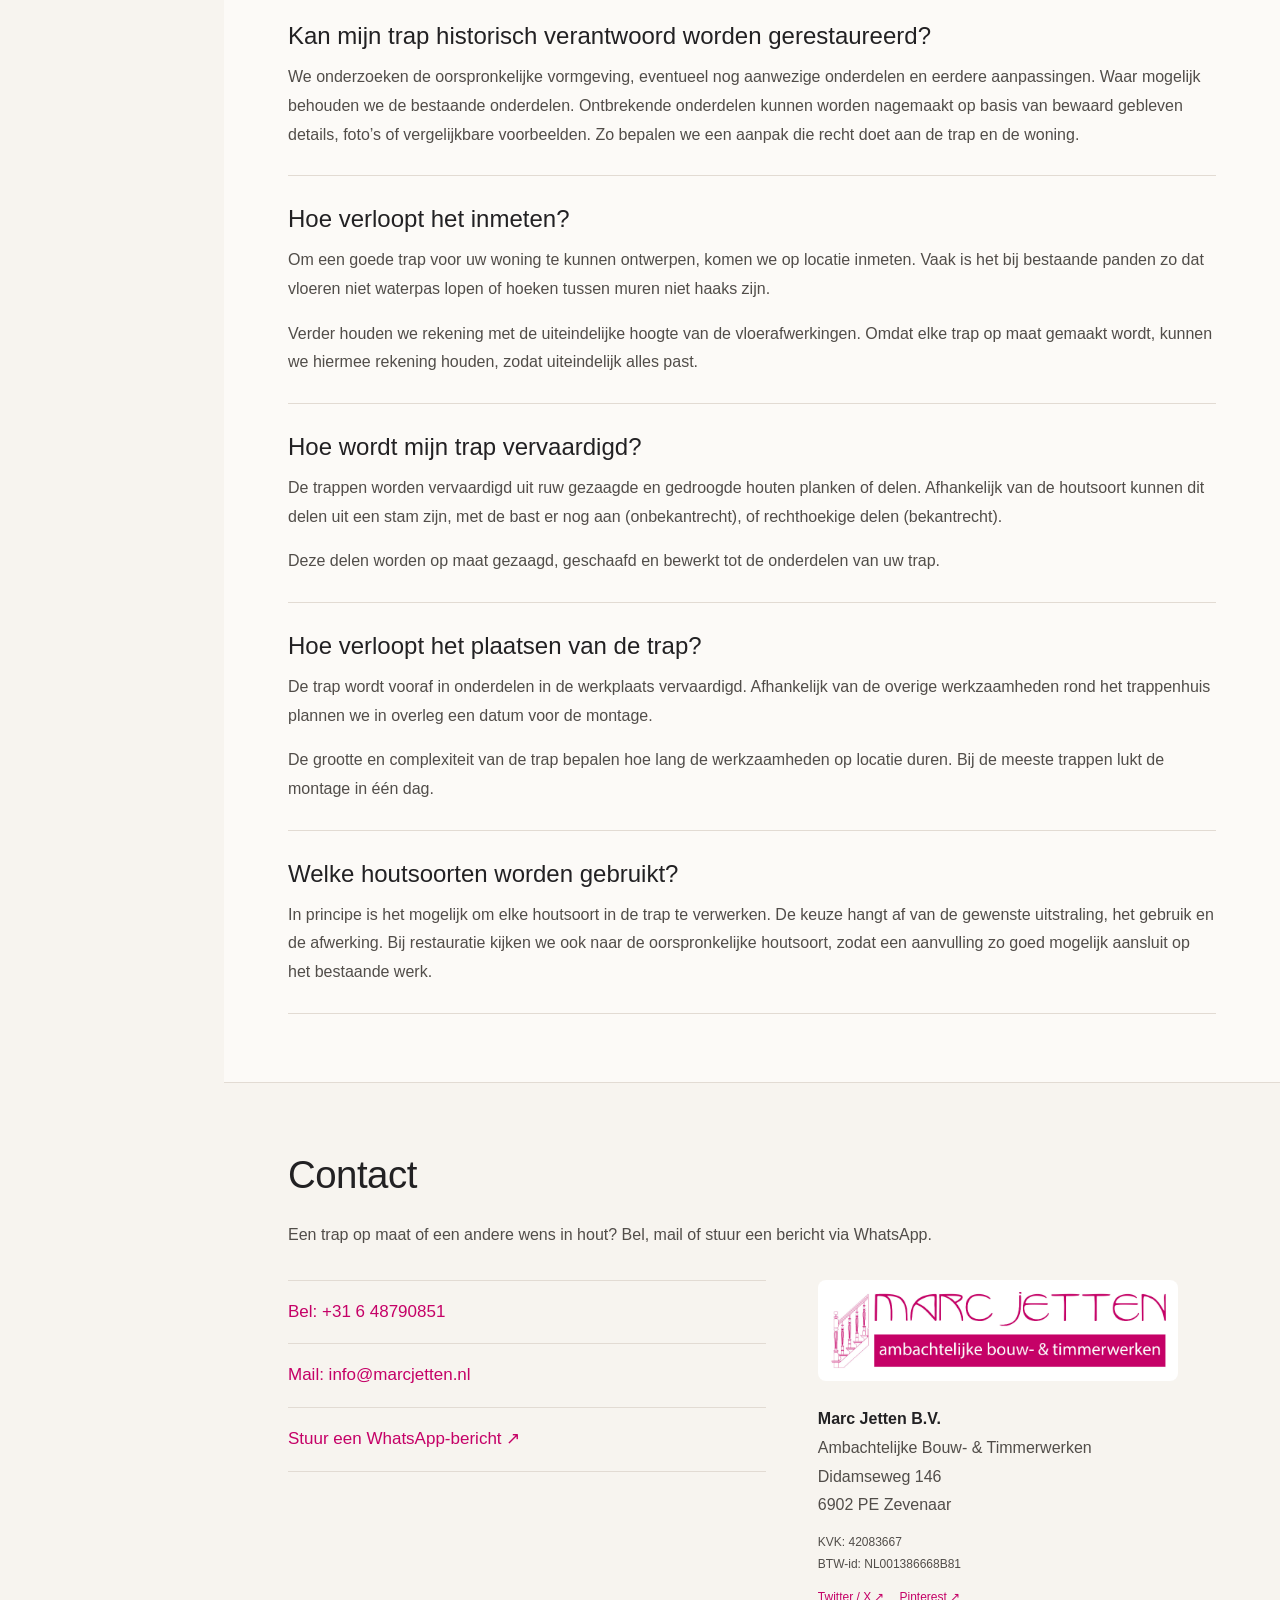
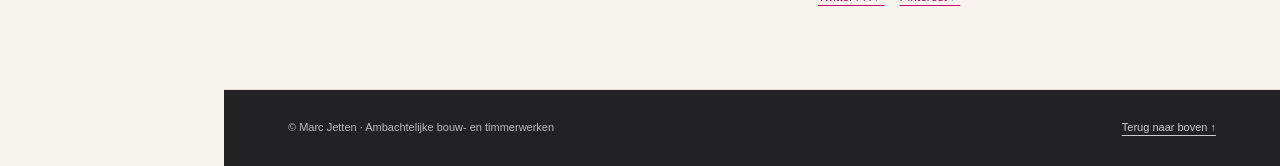
==== commit 9c8ee6ac: "Pas gevraagde teksten, dienstcategorieën en typografie aan" ====
--- a/balustrades.html
+++ b/balustrades.html
@@ -1,13 +1 @@
-<!doctype html>
-<html lang="nl"><head><meta charset="utf-8"><meta name="viewport" content="width=device-width,initial-scale=1">
-<title>Balkon- en trapbalustrades op maat | Marc Jetten</title>
-<meta name="description" content="Soms is in het verleden de oorspronkelijke balustrade van een trap verwijderd. Wij kunnen deze voor u in de originele staat terugbrengen. Ook balkonbalustrades kunnen nagemaakt of naar een geheel nieuw ontwerp worden vervaardigd.">
-<meta name="robots" content="index,follow"><link rel="canonical" href="https://www.marcjetten.nl/balustrades.html"><meta name="theme-color" content="#141517">
-<meta property="og:type" content="website"><meta property="og:locale" content="nl_NL"><meta property="og:title" content="Balkon- en trapbalustrades | Marc Jetten"><meta property="og:description" content="Soms is in het verleden de oorspronkelijke balustrade van een trap verwijderd. Wij kunnen deze voor u in de originele staat terugbrengen. Ook balkonbalustrades kunnen nagemaakt of naar een geheel nieuw ontwerp worden vervaardigd.">
-<link rel="stylesheet" href="styles.css"><script defer src="site.js"></script><script type="application/ld+json">{"@context": "https://schema.org", "@graph": [{"@context": "https://schema.org", "@type": "LocalBusiness", "@id": "https://www.marcjetten.nl/#bedrijf", "name": "Marc Jetten Ambachtelijke Bouw- & Timmerwerken", "url": "https://www.marcjetten.nl/", "description": "Ambachtelijke houten trappen op maat, traprestauratie, balustrades en timmerwerk. Werkzaam door heel Nederland.", "telephone": "+31648790851", "email": "info@marcjetten.nl", "address": {"@type": "PostalAddress", "streetAddress": "Didamseweg 146", "postalCode": "6902 PE", "addressLocality": "Zevenaar", "addressCountry": "NL"}, "hasOfferCatalog": {"@type": "OfferCatalog", "name": "Trappen en timmerwerk", "itemListElement": [{"@type": "Offer", "itemOffered": {"@type": "Service", "name": "Restauratie van trappen", "description": "Wij restaureren houten trappen, leuningen, balustrades en andere historische houten bouwdelen. Oorspronkelijke houtsoorten en ambachtelijke details geven richting aan het herstel. Van een beschadigde trede tot ontbrekend draaiwerk: behoud van het bestaande is het uitgangspunt."}}, {"@type": "Offer", "itemOffered": {"@type": "Service", "name": "Balkon- en trapbalustrades", "description": "Soms is in het verleden de oorspronkelijke balustrade van een trap verwijderd. Wij kunnen deze voor u in de originele staat terugbrengen. Ook balkonbalustrades kunnen nagemaakt of naar een geheel nieuw ontwerp worden vervaardigd."}}, {"@type": "Offer", "itemOffered": {"@type": "Service", "name": "Jaren 20 en 30 trappen", "description": "Heeft u een huis uit de jaren 20 of 30 of wilt u die sfeer creëren? Deze trappen sluiten aan bij deze stijl. De trap kan naar uw wens van blank hout (bijvoorbeeld eiken of mahonie), volledig dekkend geschilderd of met een combinatie van witte en houten onderdelen worden uitgevoerd."}}, {"@type": "Offer", "itemOffered": {"@type": "Service", "name": "Moderne trappen", "description": "Voor een hedendaagse uitstraling worden de blank houten trappen gecombineerd met staal, rvs of glas. Profileringen zijn tot het uiterst noodzakelijke beperkt, zodat het hout goed tot zijn recht komt. Ook kan de draagconstructie van de treden tot een minimum beperkt worden of zelfs helemaal weggewerkt zijn in de muur."}}, {"@type": "Offer", "itemOffered": {"@type": "Service", "name": "Klassieke trappen", "description": "Houdt u van een klassieke en tijdloze stijl met draai- en eventueel snijwerk? De trap kan ook uitgevoerd worden met balustrades van siersmeedwerk en/of gebogen bomen."}}, {"@type": "Offer", "itemOffered": {"@type": "Service", "name": "Landelijke trappen", "description": "Een landelijke trap ademt sfeer en gezelligheid uit. Deze rustieke trappen zijn in hun eenvoud een aanwinst voor uw huis. De landelijke trap wordt voornamelijk in eiken uitgevoerd."}}, {"@type": "Offer", "itemOffered": {"@type": "Service", "name": "Interieur en meubels", "description": "Van een tafel tot een kamer-en-suitekast of badkamermeubel: we maken houten meubels en betimmeringen op maat. Gebruik, beschikbare ruimte en de uitstraling van uw interieur bepalen het ontwerp, de materiaalkeuze en de afwerking."}}, {"@type": "Offer", "itemOffered": {"@type": "Service", "name": "Stokken, leuningen en lijstwerk", "description": "Wij vervaardigen geprofileerde betimmeringen en lijstwerk, nieuw of naar bestaand model. Ook voor leuningen in elk gewenst model en wrongstukken bent u bij ons aan het juiste adres. Verder zijn wij gespecialiseerd in het vervaardigen van ronde stokken en leuningen in elke gewenste houtsoort en diameter."}}]}, "areaServed": {"@type": "Country", "name": "Nederland"}}, {"@context": "https://schema.org", "@type": "Service", "name": "Balkon- en trapbalustrades", "description": "Soms is in het verleden de oorspronkelijke balustrade van een trap verwijderd. Wij kunnen deze voor u in de originele staat terugbrengen. Ook balkonbalustrades kunnen nagemaakt of naar een geheel nieuw ontwerp worden vervaardigd.", "url": "https://www.marcjetten.nl/balustrades.html", "areaServed": {"@type": "Country", "name": "Nederland"}, "provider": {"@id": "https://www.marcjetten.nl/#bedrijf"}}]}</script></head>
-<body><a class="skip" href="#inhoud">Naar de inhoud</a>
-<header class="sidebar"><a class="brand" href="index.html#home" aria-label="Marc Jetten — home"><img src="assets/trapillustratie.png" alt="Trapillustratie Marc Jetten" width="140" height="140"></a>
-<button class="menu-toggle" type="button" aria-controls="navigatie" aria-expanded="false">Menu</button><nav id="navigatie" aria-label="Hoofdnavigatie"><div class="nav-group"><a class="nav-heading" href="index.html#restauratie">Restauratie</a><div class="nav-items"><a href="index.html#restauratie">Restauratie van trappen</a><a href="index.html#projecten">Restauratievoorbeeld</a><a href="index.html#balustrades">Balkon- en trapbalustrades</a></div></div><div class="nav-group"><a class="nav-heading" href="index.html#nieuwe-trappen">Nieuwe trappen op maat</a><div class="nav-items"><a href="index.html#jaren-20-en-30">Jaren 20 en 30 trappen</a><a href="index.html#moderne-trappen">Moderne trappen</a><a href="index.html#klassieke-trappen">Klassieke trappen</a><a href="index.html#landelijke-trappen">Landelijke trappen</a></div></div><div class="nav-group"><a class="nav-heading" href="index.html#interieur-en-meubels">Interieur en meubels</a><div class="nav-items"></div></div><div class="nav-group"><a class="nav-heading" href="index.html#leuningen-en-lijstwerk">Stokken, leuningen en lijstwerk</a><div class="nav-items"></div></div><a href="index.html#waarom-bij-ons">Waarom bij ons?</a><a href="index.html#klantvragen">Vragen over uw trap</a><a href="index.html#contact">Contact</a></nav><a class="contact-button" href="index.html#contact">Contact</a></header>
-<main id="inhoud"><section class="section service-heading" id="balustrades"><p><a href="index.html">Home</a> / Balkon- en trapbalustrades</p><h1>Balkon- en trapbalustrades</h1><p class="intro">Soms is in het verleden de oorspronkelijke balustrade van een trap verwijderd. Wij kunnen deze voor u in de originele staat terugbrengen. Ook balkonbalustrades kunnen nagemaakt of naar een geheel nieuw ontwerp worden vervaardigd.</p><a class="button" href="index.html#contact">Bespreek uw wensen</a></section><section class="section"><h2>Een indruk van ons werk</h2><div class="gallery"><figure class="photo photo--contain"><a href="fotos/Balkon%20en%20traphekken/beginfoto.JPG" target="_blank" rel="noopener" aria-label="Balkon- en trapbalustrades — maatwerk van Marc Jetten — vergroot foto"><img src="fotos/Balkon%20en%20traphekken/beginfoto.JPG" alt="Balkon- en trapbalustrades — maatwerk van Marc Jetten" style="object-position:50% 50%" loading="lazy" decoding="async" width="480" height="600"></a><figcaption>Een balustrade met gedraaide balusters en een geprofileerde trappaal als herkenbaar detail in de hal.</figcaption></figure><figure class="photo photo--cover"><a href="fotos/Balkon%20en%20traphekken/DSC02179.JPG" target="_blank" rel="noopener" aria-label="Balkon- en trapbalustrades — maatwerk van Marc Jetten — vergroot foto"><img src="fotos/Balkon%20en%20traphekken/DSC02179.JPG" alt="Balkon- en trapbalustrades — maatwerk van Marc Jetten" style="object-position:50% 50%" loading="lazy" decoding="async" width="480" height="600"></a><figcaption>Een geschilderde balustrade langs de trap, met slanke spijlen en een afgeronde trappaal.</figcaption></figure><figure class="photo photo--cover"><a href="fotos/Balkon%20en%20traphekken/IMG_3470.jpg" target="_blank" rel="noopener" aria-label="Balkon- en trapbalustrades — maatwerk van Marc Jetten — vergroot foto"><img src="fotos/Balkon%20en%20traphekken/IMG_3470.jpg" alt="Balkon- en trapbalustrades — maatwerk van Marc Jetten" style="object-position:50% 50%" loading="lazy" decoding="async" width="480" height="600"></a><figcaption>Detail van een balustrade met rechte spijlen en een geprofileerde trappaal, vóór de laatste afwerking.</figcaption></figure></div></section><section class="section"><h2>Maatwerk voor uw woning</h2><p>Wij zijn werkzaam door heel Nederland. Neem contact op om de mogelijkheden voor uw woning te bespreken.</p><a class="button" href="index.html#contact">Neem contact op</a> <a href="index.html#klantvragen">Vragen over uw trap →</a></section></main>
-<footer><span>© Marc Jetten · Ambachtelijke bouw- en timmerwerken</span><a href="index.html#home">Terug naar boven ↑</a></footer>
-<dialog id="foto-viewer" aria-label="Fotovergrootglas"><button class="close" type="button" aria-label="Sluit foto">Sluiten ×</button><div class="viewer"><button class="previous" type="button" aria-label="Vorige foto">←</button><img alt=""><button class="next" type="button" aria-label="Volgende foto">→</button></div><p class="caption" aria-live="polite"></p></dialog></body></html>+<!doctype html><html lang="nl"><head><meta charset="utf-8"><meta name="robots" content="noindex"><meta http-equiv="refresh" content="0;url=index.html#trapbalustrades"><title>Trapbalustrades | Marc Jetten</title></head><body><a href="index.html#trapbalustrades">Trapbalustrades</a> · <a href="index.html#balkonbalustrades">Balkonbalustrades</a></body></html>
